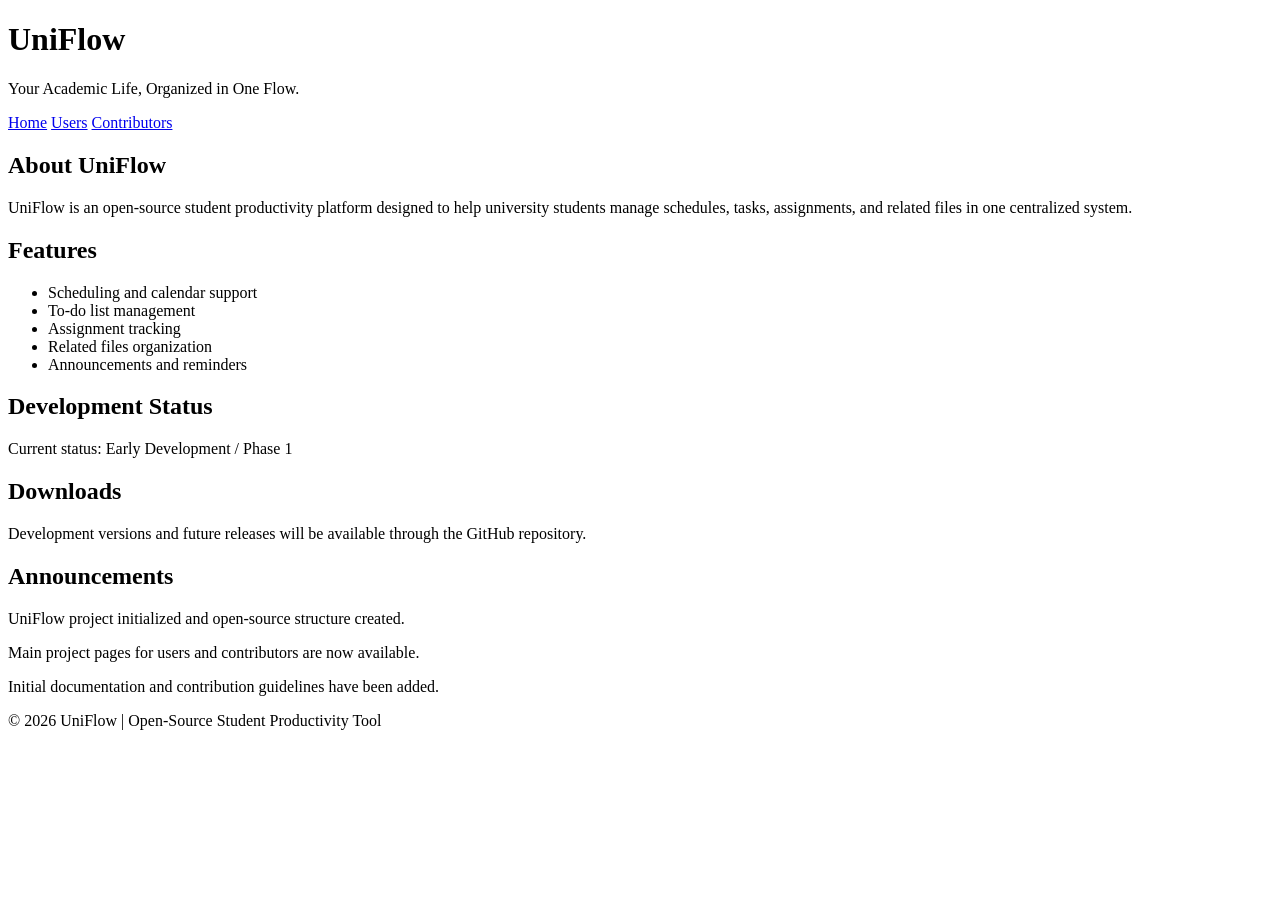
==== index.html @ 0ff8d47c "Create main page for UniFlow project This HTML file serves as the main page for the UniFlow project," ====
<!DOCTYPE html>
<html lang="en">
<head>
  <meta charset="UTF-8" />
  <meta name="viewport" content="width=device-width, initial-scale=1.0" />
  <title>UniFlow - Main Page</title>
  <link rel="stylesheet" href="style.css" />
</head>
<body>
  <header>
    <h1>UniFlow</h1>
    <p>Your Academic Life, Organized in One Flow.</p>
    <nav>
      <a href="index.html">Home</a>
      <a href="users.html">Users</a>
      <a href="contributors.html">Contributors</a>
    </nav>
  </header>

  <main>
    <section>
      <h2>About UniFlow</h2>
      <p>UniFlow is an open-source student productivity platform designed to help university students manage schedules, tasks, assignments, and related files in one centralized system.</p>
    </section>

    <section>
      <h2>Features</h2>
      <ul>
        <li>Scheduling and calendar support</li>
        <li>To-do list management</li>
        <li>Assignment tracking</li>
        <li>Related files organization</li>
        <li>Announcements and reminders</li>
      </ul>
    </section>

    <section>
      <h2>Development Status</h2>
      <p>Current status: Early Development / Phase 1</p>
    </section>

    <section>
      <h2>Downloads</h2>
      <p>Development versions and future releases will be available through the GitHub repository.</p>
    </section>

    <section>
      <h2>Announcements</h2>
      <p>UniFlow project initialized and open-source structure created.</p>
      <p>Main project pages for users and contributors are now available.</p>
      <p>Initial documentation and contribution guidelines have been added.</p>
    </section>
  </main>

  <footer>
    <p>© 2026 UniFlow | Open-Source Student Productivity Tool</p>
  </footer>
</body>
</html>
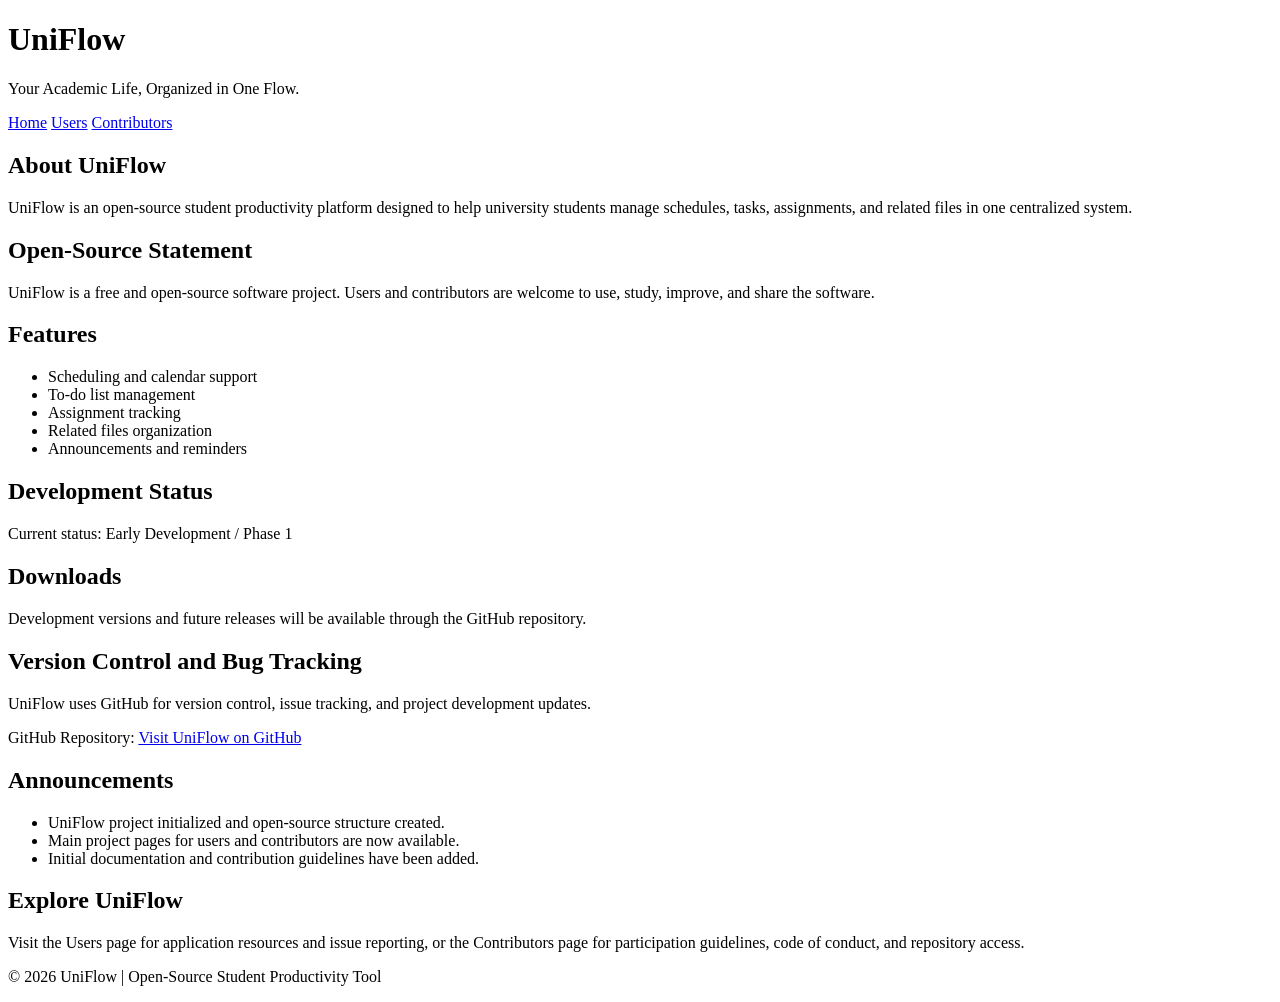
==== commit a027039f: "Improve content structure and readability in index.html Reformatted paragraphs for better readabilit" ====
--- a/index.html
+++ b/index.html
@@ -20,7 +20,19 @@
   <main>
     <section>
       <h2>About UniFlow</h2>
-      <p>UniFlow is an open-source student productivity platform designed to help university students manage schedules, tasks, assignments, and related files in one centralized system.</p>
+      <p>
+        UniFlow is an open-source student productivity platform designed to help
+        university students manage schedules, tasks, assignments, and related files
+        in one centralized system.
+      </p>
+    </section>
+
+    <section>
+      <h2>Open-Source Statement</h2>
+      <p>
+        UniFlow is a free and open-source software project. Users and contributors
+        are welcome to use, study, improve, and share the software.
+      </p>
     </section>
 
     <section>
@@ -41,14 +53,40 @@
 
     <section>
       <h2>Downloads</h2>
-      <p>Development versions and future releases will be available through the GitHub repository.</p>
+      <p>
+        Development versions and future releases will be available through the
+        GitHub repository.
+      </p>
+    </section>
+
+    <section>
+      <h2>Version Control and Bug Tracking</h2>
+      <p>
+        UniFlow uses GitHub for version control, issue tracking, and project
+        development updates.
+      </p>
+      <p>
+        GitHub Repository:
+        <a href="https://github.com/your-username/UniFlow" target="_blank">Visit UniFlow on GitHub</a>
+      </p>
     </section>
 
     <section>
       <h2>Announcements</h2>
-      <p>UniFlow project initialized and open-source structure created.</p>
-      <p>Main project pages for users and contributors are now available.</p>
-      <p>Initial documentation and contribution guidelines have been added.</p>
+      <ul>
+        <li>UniFlow project initialized and open-source structure created.</li>
+        <li>Main project pages for users and contributors are now available.</li>
+        <li>Initial documentation and contribution guidelines have been added.</li>
+      </ul>
+    </section>
+
+    <section>
+      <h2>Explore UniFlow</h2>
+      <p>
+        Visit the Users page for application resources and issue reporting, or the
+        Contributors page for participation guidelines, code of conduct, and
+        repository access.
+      </p>
     </section>
   </main>
 
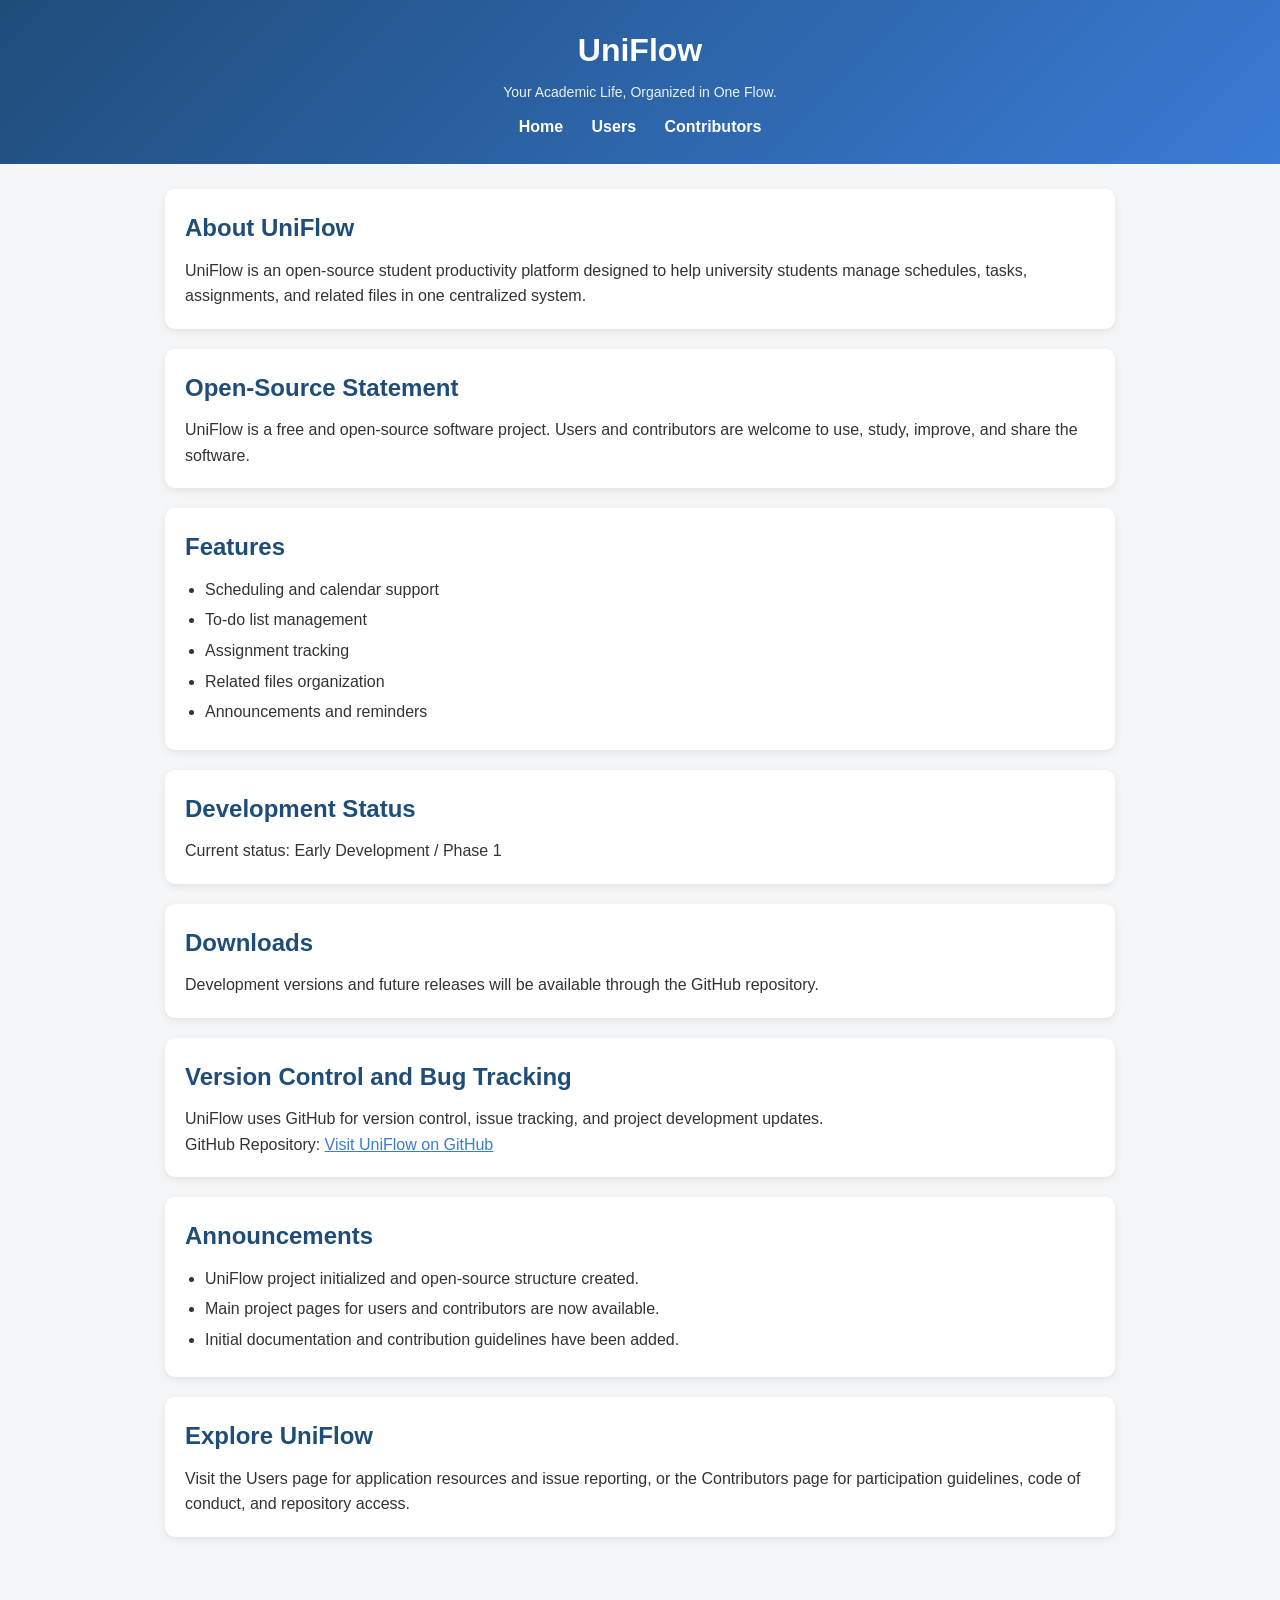
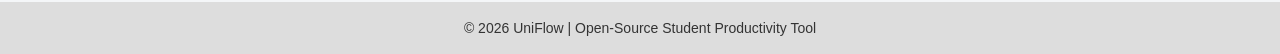
==== commit 20055d45: "Github link updated in all html files" ====
--- a/index.html
+++ b/index.html
@@ -67,7 +67,7 @@
       </p>
       <p>
         GitHub Repository:
-        <a href="https://github.com/your-username/UniFlow" target="_blank">Visit UniFlow on GitHub</a>
+        <a href="https://github.com/mohamed-mahdi/UniFlow" target="_blank">Visit UniFlow on GitHub</a>
       </p>
     </section>
 
--- a/style.css
+++ b/style.css
@@ -0,0 +1,112 @@
+/* Reset some default styles */
+* {
+  margin: 0;
+  padding: 0;
+  box-sizing: border-box;
+}
+
+/* Body styling */
+body {
+  font-family: Arial, sans-serif;
+  background-color: #f4f6f8;
+  color: #333;
+  line-height: 1.6;
+}
+
+/* Header */
+header {
+  background: linear-gradient(135deg, #1f4d7a, #3a7bd5);
+  color: white;
+  padding: 25px;
+  text-align: center;
+}
+
+header h1 {
+  margin-bottom: 5px;
+}
+
+header p {
+  font-size: 14px;
+  opacity: 0.9;
+}
+
+/* Navigation */
+nav {
+  margin-top: 10px;
+}
+
+nav a {
+  color: white;
+  margin: 0 12px;
+  text-decoration: none;
+  font-weight: bold;
+  transition: 0.3s;
+}
+
+nav a:hover {
+  text-decoration: underline;
+  opacity: 0.8;
+}
+
+/* Main content */
+main {
+  padding: 25px;
+  max-width: 1000px;
+  margin: auto;
+}
+
+/* Sections */
+section {
+  background: white;
+  margin-bottom: 20px;
+  padding: 20px;
+  border-radius: 10px;
+  box-shadow: 0 3px 8px rgba(0, 0, 0, 0.08);
+}
+
+/* Section titles */
+section h2 {
+  margin-bottom: 10px;
+  color: #1f4d7a;
+}
+
+/* Lists */
+ul, ol {
+  margin-left: 20px;
+}
+
+li {
+  margin-bottom: 5px;
+}
+
+/* Links */
+a {
+  color: #3a7bd5;
+}
+
+a:hover {
+  text-decoration: underline;
+}
+
+/* Buttons (optional if you add later) */
+button {
+  background-color: #3a7bd5;
+  color: white;
+  border: none;
+  padding: 10px 15px;
+  border-radius: 5px;
+  cursor: pointer;
+}
+
+button:hover {
+  background-color: #2f63b3;
+}
+
+/* Footer */
+footer {
+  text-align: center;
+  padding: 15px;
+  background: #ddd;
+  margin-top: 20px;
+  font-size: 14px;
+}
